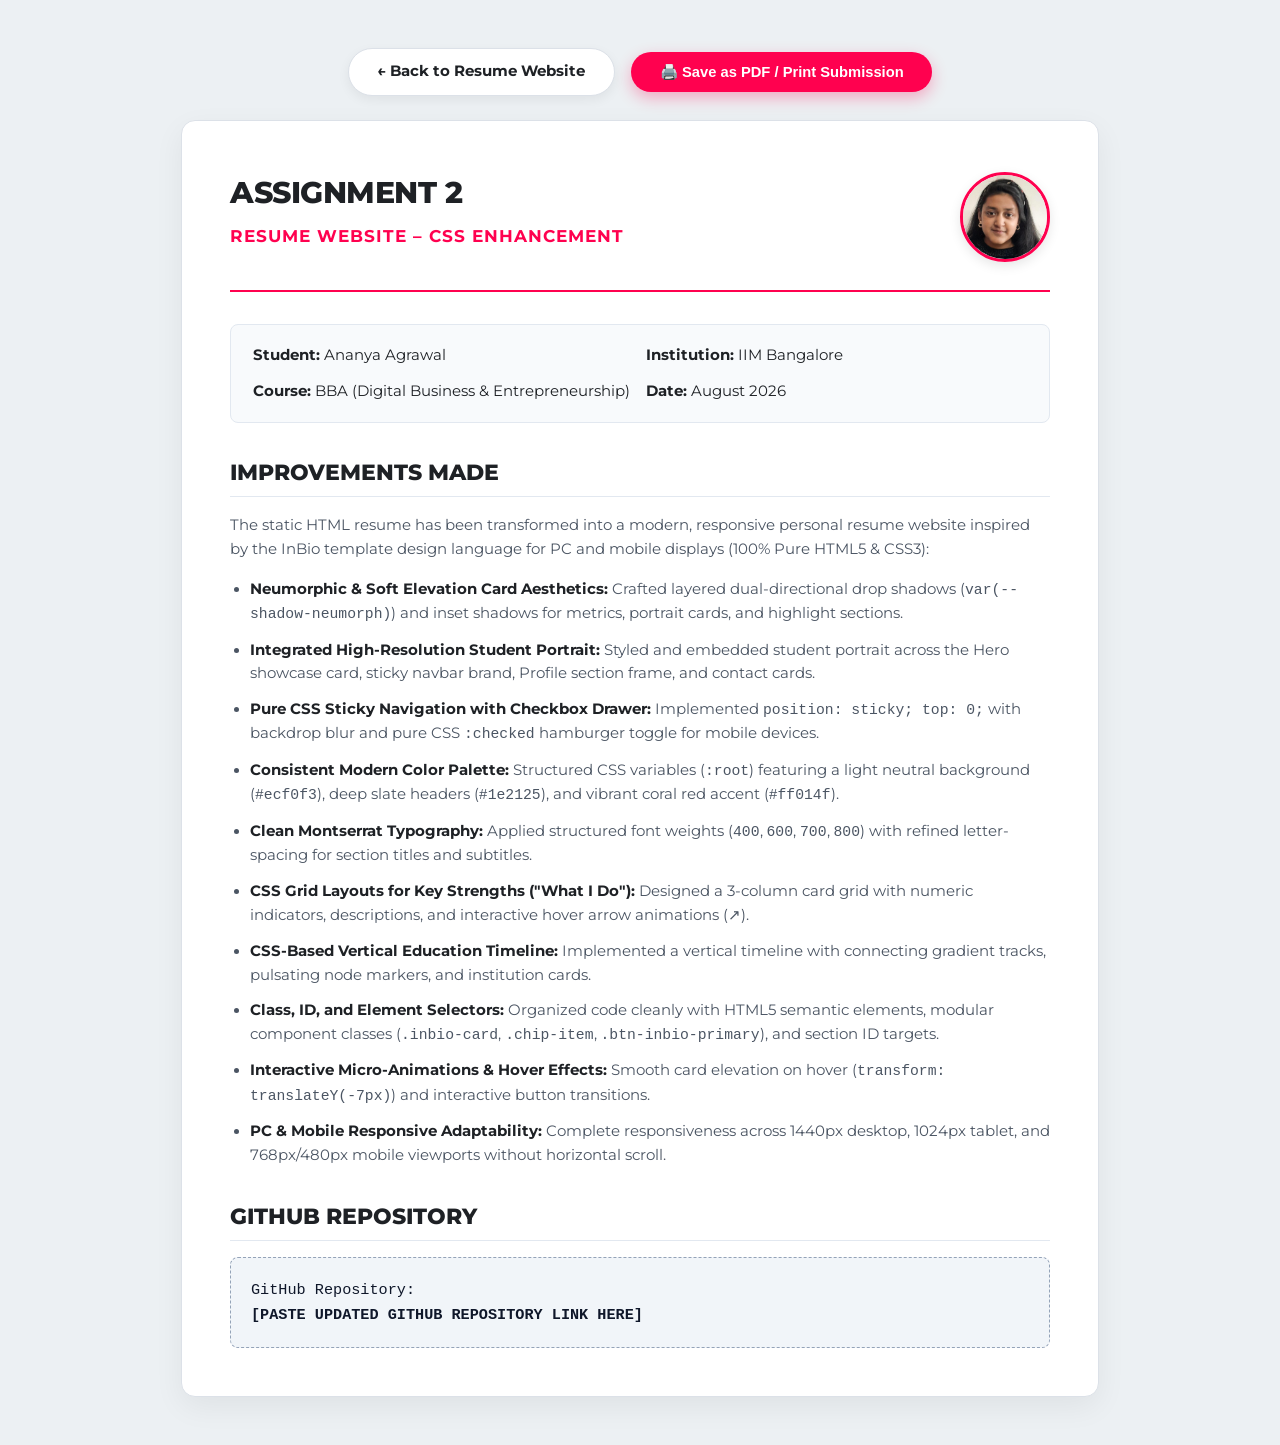
==== assignment2_pdf_view.html @ f0085853 "Initial commit - Assignment 2 Resume Website Personal resume website developed and submitted as Assi" ====
<!DOCTYPE html>
<html lang="en">
<head>
    <meta charset="UTF-8">
    <meta name="viewport" content="width=device-width, initial-scale=1.0">
    <title>Assignment 2 Submission - Ananya Agrawal</title>
    <link href="https://fonts.googleapis.com/css2?family=Montserrat:wght@400;500;600;700;800&display=swap" rel="stylesheet">
    <style>
        body {
            font-family: 'Montserrat', sans-serif;
            background-color: #ecf0f3;
            color: #1e2125;
            padding: 2.5rem 1rem;
            line-height: 1.6;
        }
        .page {
            max-width: 820px;
            margin: 0 auto;
            background: #ffffff;
            border: 1px solid #dce1e8;
            border-radius: 14px;
            padding: 3rem;
            box-shadow: 0 10px 30px rgba(0,0,0,0.06);
        }
        .doc-header {
            display: flex;
            justify-content: space-between;
            align-items: center;
            border-bottom: 2px solid #ff014f;
            padding-bottom: 1.5rem;
            margin-bottom: 2rem;
            gap: 1.5rem;
        }
        .doc-title {
            font-size: 1.85rem;
            font-weight: 800;
            color: #1e2125;
            margin: 0 0 0.4rem 0;
            letter-spacing: -0.5px;
        }
        .doc-subtitle {
            font-size: 1.05rem;
            font-weight: 700;
            color: #ff014f;
            text-transform: uppercase;
            letter-spacing: 1px;
            margin: 0 0 1rem 0;
        }
        .student-header-photo {
            width: 84px;
            height: 84px;
            border-radius: 50%;
            object-fit: cover;
            object-position: top center;
            border: 3px solid #ff014f;
            box-shadow: 0 4px 12px rgba(0,0,0,0.1);
            flex-shrink: 0;
        }
        .meta-grid {
            display: grid;
            grid-template-columns: 1fr 1fr;
            gap: 0.75rem;
            font-size: 0.95rem;
            background: #f8fafc;
            padding: 1.15rem 1.35rem;
            border-radius: 8px;
            border: 1px solid #e2e8f0;
            margin-bottom: 1.5rem;
        }
        .meta-item strong {
            color: #1e2125;
        }
        h2 {
            font-size: 1.35rem;
            font-weight: 800;
            color: #1e2125;
            margin-top: 2rem;
            margin-bottom: 1rem;
            border-bottom: 1px solid #e2e8f0;
            padding-bottom: 0.4rem;
        }
        ul {
            padding-left: 1.25rem;
            margin-bottom: 1.5rem;
        }
        li {
            margin-bottom: 0.75rem;
            font-size: 0.92rem;
            color: #4b5563;
        }
        li strong {
            color: #1e2125;
        }
        .repo-box {
            background-color: #f1f5f9;
            border: 1.5px dashed #94a3b8;
            padding: 1.25rem;
            border-radius: 8px;
            font-family: monospace;
            font-size: 0.95rem;
            color: #0f172a;
            margin-top: 1rem;
        }
        .action-bar {
            display: flex;
            justify-content: center;
            align-items: center;
            gap: 1rem;
            margin-bottom: 1.5rem;
        }
        .action-btn {
            display: inline-flex;
            align-items: center;
            gap: 0.5rem;
            padding: 0.7rem 1.8rem;
            border-radius: 9999px;
            font-weight: 700;
            font-size: 0.92rem;
            text-decoration: none;
            cursor: pointer;
            border: none;
            transition: transform 0.2s;
        }
        .print-btn {
            background: #ff014f;
            color: #fff;
            box-shadow: 0 6px 16px rgba(255, 1, 79, 0.3);
        }
        .back-link-btn {
            background: #ffffff;
            color: #1e2125;
            border: 1px solid #dce1e8;
            box-shadow: 0 4px 12px rgba(0,0,0,0.06);
        }
        .action-btn:hover {
            transform: translateY(-2px);
        }
        @media print {
            body { background: none; padding: 0; }
            .page { border: none; box-shadow: none; padding: 0; }
            .action-bar { display: none; }
        }
    </style>
</head>
<body>
    <div class="action-bar">
        <a href="index.html" class="action-btn back-link-btn">← Back to Resume Website</a>
        <button class="action-btn print-btn" onclick="window.print()">🖨️ Save as PDF / Print Submission</button>
    </div>
    
    <div class="page">
        <div class="doc-header">
            <div>
                <h1 class="doc-title">ASSIGNMENT 2</h1>
                <div class="doc-subtitle">RESUME WEBSITE – CSS ENHANCEMENT</div>
            </div>
            <img src="profile.jpeg" alt="Ananya Agrawal" class="student-header-photo">
        </div>

        <div class="meta-grid">
            <div class="meta-item"><strong>Student:</strong> Ananya Agrawal</div>
            <div class="meta-item"><strong>Institution:</strong> IIM Bangalore</div>
            <div class="meta-item"><strong>Course:</strong> BBA (Digital Business &amp; Entrepreneurship)</div>
            <div class="meta-item"><strong>Date:</strong> August 2026</div>
        </div>

        <h2>IMPROVEMENTS MADE</h2>
        <p style="font-size: 0.95rem; color: #4b5563; margin-bottom: 1rem;">
            The static HTML resume has been transformed into a modern, responsive personal resume website inspired by the InBio template design language for PC and mobile displays (100% Pure HTML5 &amp; CSS3):
        </p>

        <ul>
            <li><strong>Neumorphic &amp; Soft Elevation Card Aesthetics:</strong> Crafted layered dual-directional drop shadows (<code>var(--shadow-neumorph)</code>) and inset shadows for metrics, portrait cards, and highlight sections.</li>
            <li><strong>Integrated High-Resolution Student Portrait:</strong> Styled and embedded student portrait across the Hero showcase card, sticky navbar brand, Profile section frame, and contact cards.</li>
            <li><strong>Pure CSS Sticky Navigation with Checkbox Drawer:</strong> Implemented <code>position: sticky; top: 0;</code> with backdrop blur and pure CSS <code>:checked</code> hamburger toggle for mobile devices.</li>
            <li><strong>Consistent Modern Color Palette:</strong> Structured CSS variables (<code>:root</code>) featuring a light neutral background (<code>#ecf0f3</code>), deep slate headers (<code>#1e2125</code>), and vibrant coral red accent (<code>#ff014f</code>).</li>
            <li><strong>Clean Montserrat Typography:</strong> Applied structured font weights (<code>400</code>, <code>600</code>, <code>700</code>, <code>800</code>) with refined letter-spacing for section titles and subtitles.</li>
            <li><strong>CSS Grid Layouts for Key Strengths ("What I Do"):</strong> Designed a 3-column card grid with numeric indicators, descriptions, and interactive hover arrow animations (<code>↗</code>).</li>
            <li><strong>CSS-Based Vertical Education Timeline:</strong> Implemented a vertical timeline with connecting gradient tracks, pulsating node markers, and institution cards.</li>
            <li><strong>Class, ID, and Element Selectors:</strong> Organized code cleanly with HTML5 semantic elements, modular component classes (<code>.inbio-card</code>, <code>.chip-item</code>, <code>.btn-inbio-primary</code>), and section ID targets.</li>
            <li><strong>Interactive Micro-Animations &amp; Hover Effects:</strong> Smooth card elevation on hover (<code>transform: translateY(-7px)</code>) and interactive button transitions.</li>
            <li><strong>PC &amp; Mobile Responsive Adaptability:</strong> Complete responsiveness across 1440px desktop, 1024px tablet, and 768px/480px mobile viewports without horizontal scroll.</li>
        </ul>

        <h2>GITHUB REPOSITORY</h2>
        <div class="repo-box">
            GitHub Repository:<br>
            <strong>[PASTE UPDATED GITHUB REPOSITORY LINK HERE]</strong>
        </div>
    </div>
</body>
</html>
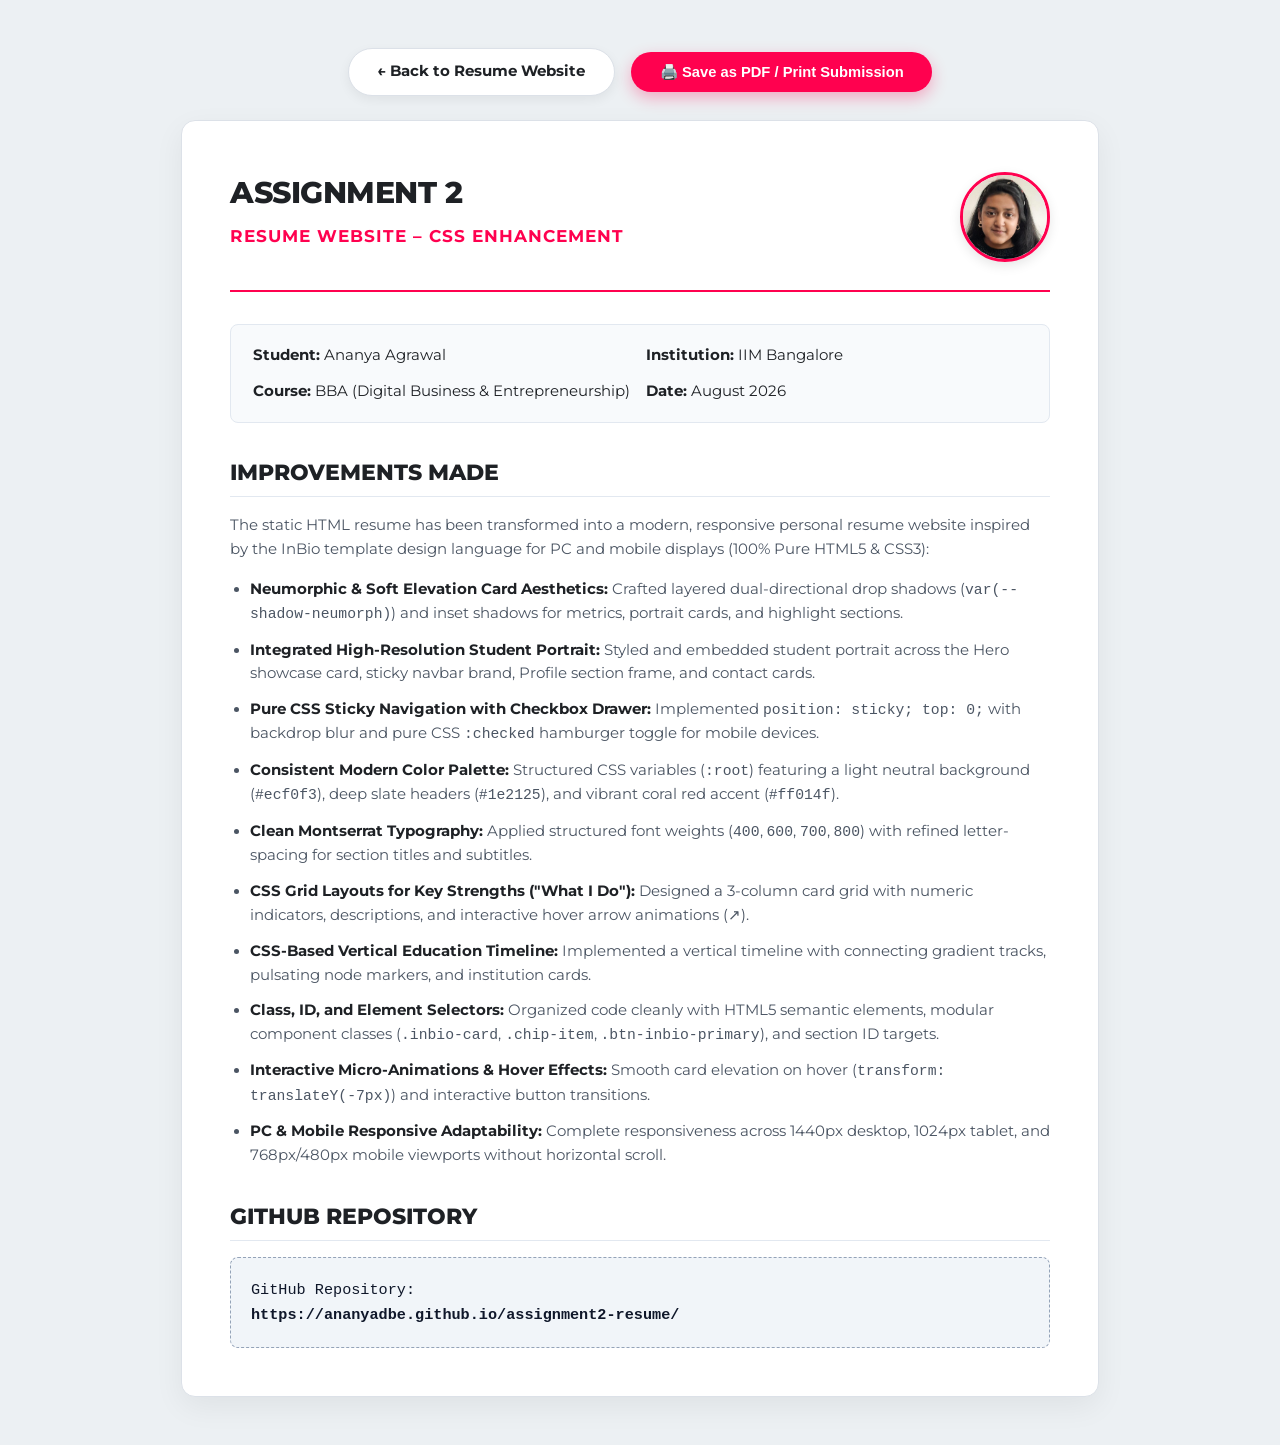
==== commit 7fe8df6e: "Update GitHub repository link in HTML file" ====
--- a/assignment2_pdf_view.html
+++ b/assignment2_pdf_view.html
@@ -185,7 +185,7 @@
         <h2>GITHUB REPOSITORY</h2>
         <div class="repo-box">
             GitHub Repository:<br>
-            <strong>[PASTE UPDATED GITHUB REPOSITORY LINK HERE]</strong>
+           <strong>https://ananyadbe.github.io/assignment2-resume/</strong>
         </div>
     </div>
 </body>
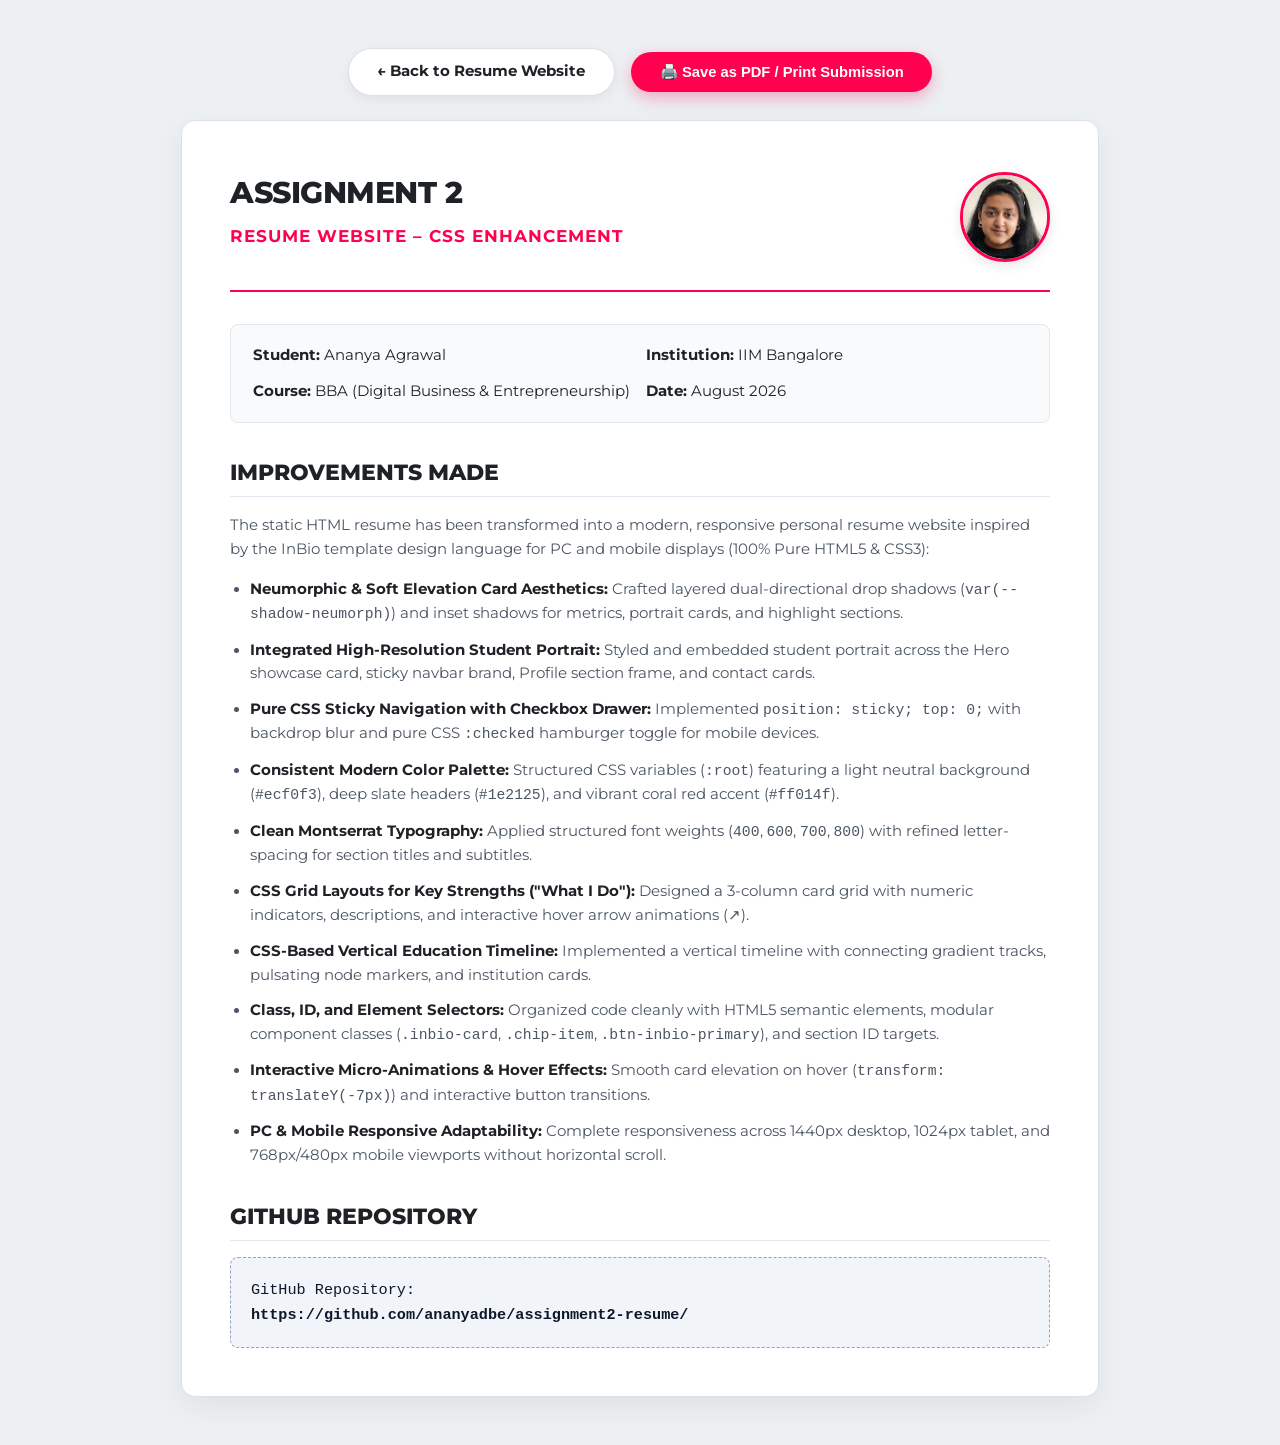
==== commit 992494b1: "Update GitHub repository link in HTML file" ====
--- a/assignment2_pdf_view.html
+++ b/assignment2_pdf_view.html
@@ -185,7 +185,7 @@
         <h2>GITHUB REPOSITORY</h2>
         <div class="repo-box">
             GitHub Repository:<br>
-           <strong>https://ananyadbe.github.io/assignment2-resume/</strong>
+           <strong>https://github.com/ananyadbe/assignment2-resume/</strong>
         </div>
     </div>
 </body>
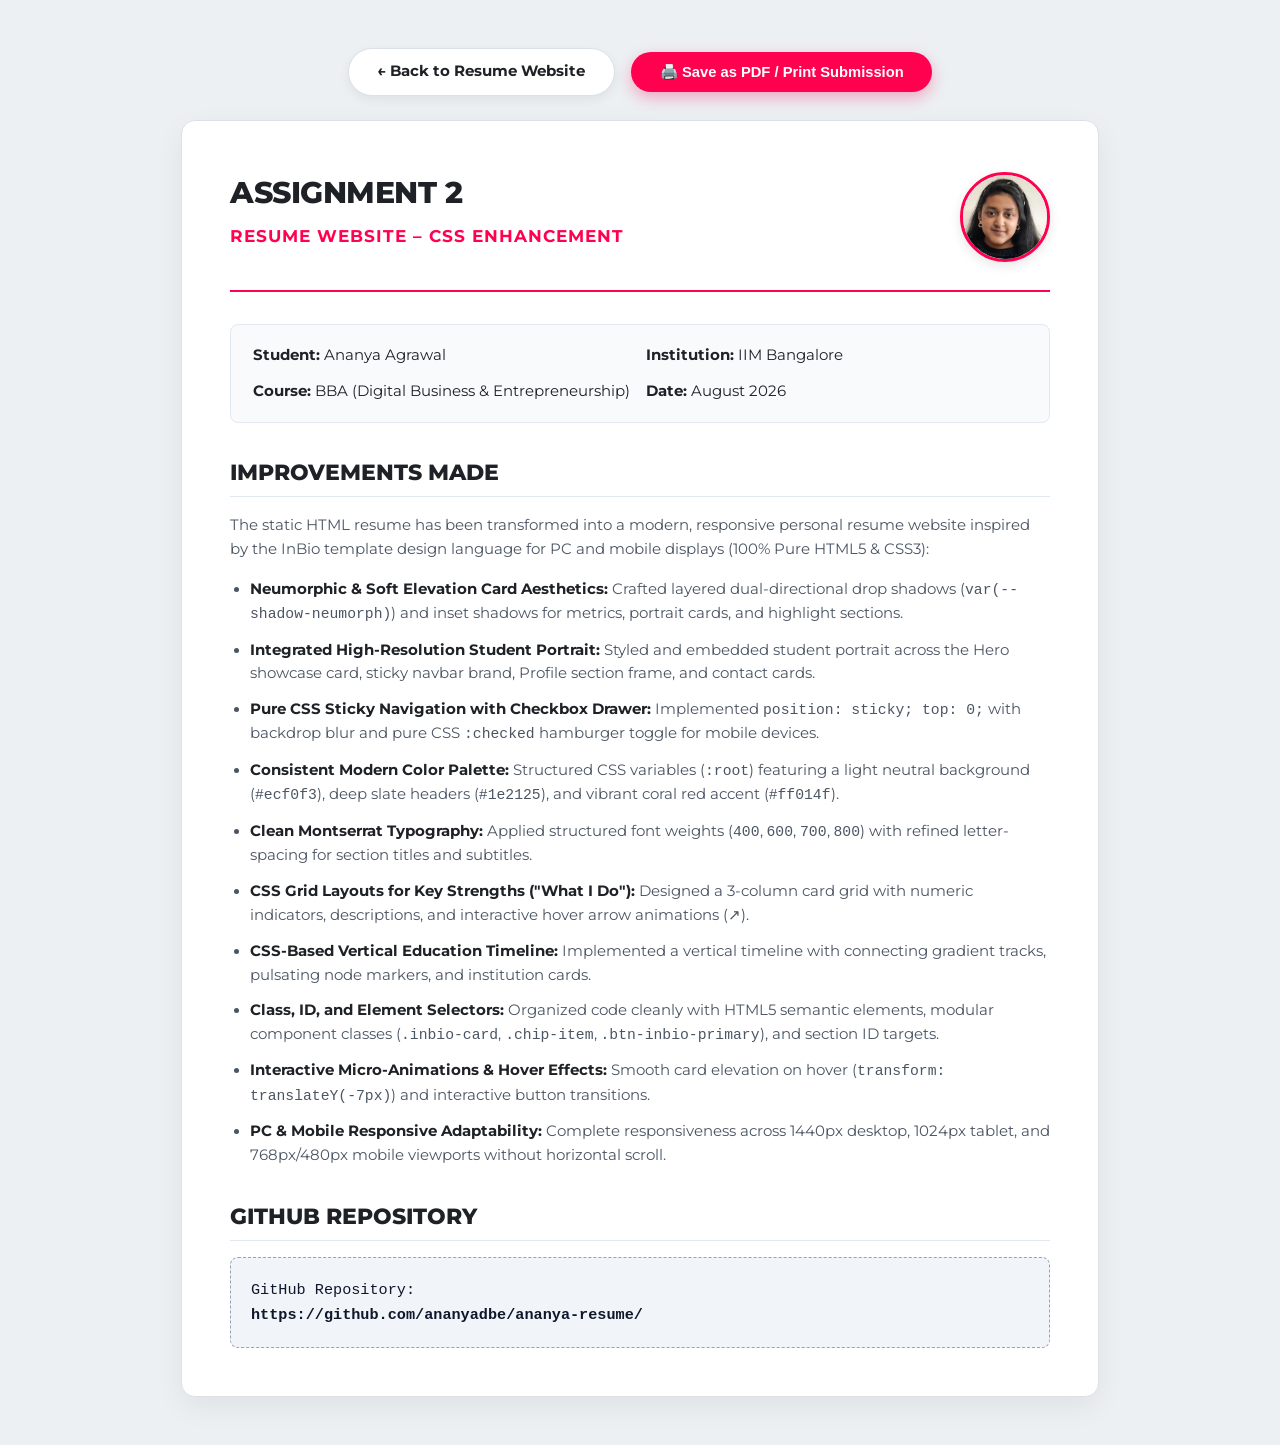
==== commit f7f8d102: "Update GitHub repository link in HTML file" ====
--- a/assignment2_pdf_view.html
+++ b/assignment2_pdf_view.html
@@ -185,7 +185,7 @@
         <h2>GITHUB REPOSITORY</h2>
         <div class="repo-box">
             GitHub Repository:<br>
-           <strong>https://github.com/ananyadbe/assignment2-resume/</strong>
+           <strong>https://github.com/ananyadbe/ananya-resume/</strong>
         </div>
     </div>
 </body>
